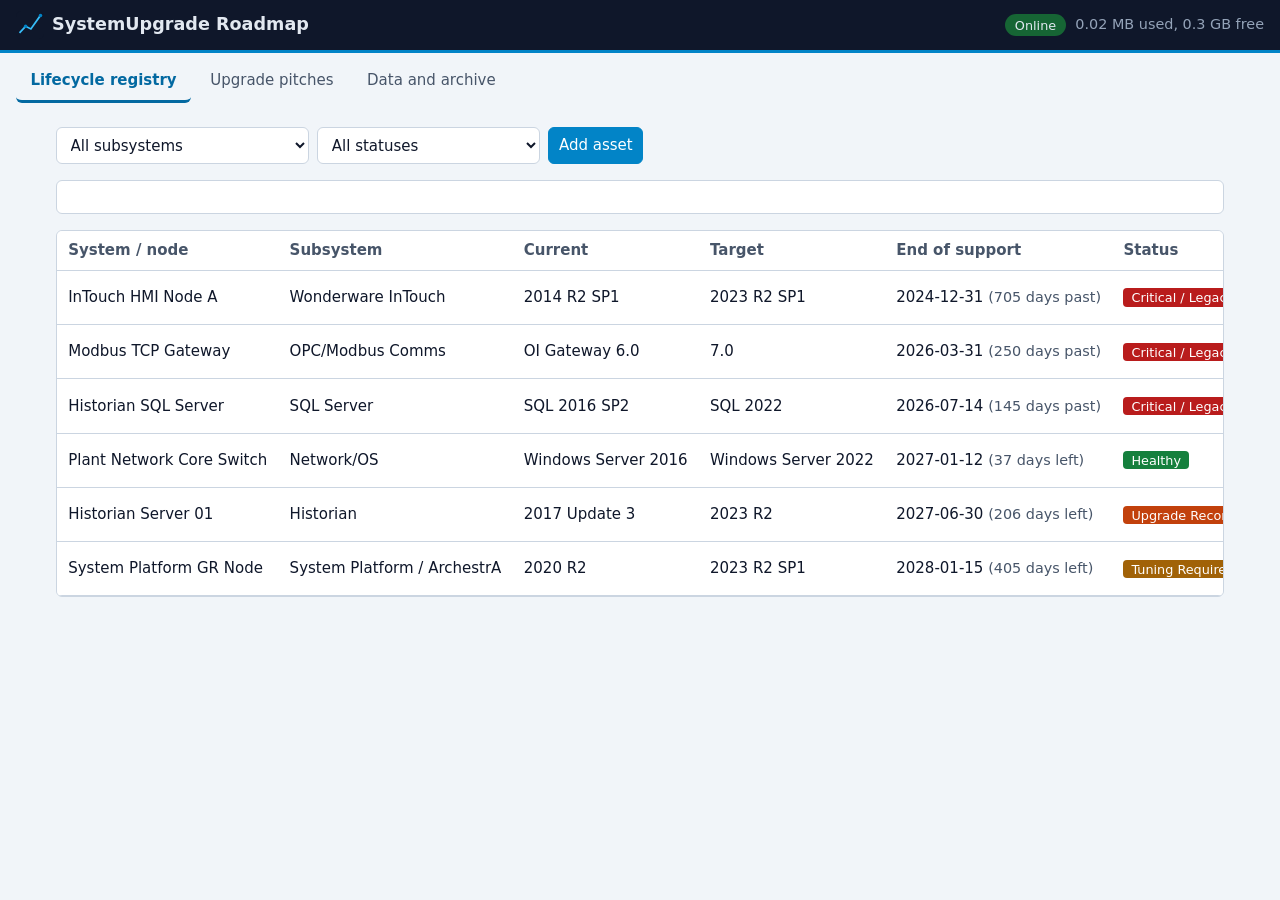
==== index.html @ b09ef704 "Add files via upload" ====
<!doctype html><html lang="en"><head><meta charset="utf-8"><meta name="viewport" content="width=device-width,initial-scale=1,viewport-fit=cover">
<title>SystemUpgrade Roadmap</title><meta name="theme-color" content="#0f172a"><link rel="manifest" href="manifest.webmanifest"><link rel="apple-touch-icon" href="apple-touch-icon.png"><link rel="icon" href="favicon.svg" type="image/svg+xml"><link rel="icon" href="favicon.ico">
<meta name="apple-mobile-web-app-capable" content="yes"><meta name="apple-mobile-web-app-status-bar-style" content="black-translucent"><meta name="apple-mobile-web-app-title" content="UpgradeRoadmap"><link rel="stylesheet" href="css/styles.css"></head><body>
<header><h1><img src="images/logo-header.svg" alt="">SystemUpgrade Roadmap</h1><span id="net" class="badge">Online</span><span id="stor" class="m" style="color:#94a3b8"></span><button id="inst" hidden class="pri">Install app</button></header>
<nav id="nav"><button data-s="life" class="on">Lifecycle registry</button><button data-s="pit">Upgrade pitches</button><button data-s="dat">Data and archive</button></nav>
<main>
<section id="life" class="on"><div class="bar"><select id="fc"><option value="">All subsystems</option></select><select id="fs"><option value="">All statuses</option></select><button id="addA" class="pri">Add asset</button></div>
<form id="fa" hidden></form><div class="tw"><table id="ta"></table></div></section>
<section id="pit"><div class="bar"><select id="fy"></select><select id="fw"><option value="">All stages</option></select><button id="addP" class="pri">New pitch</button></div><form id="fp" hidden></form><div id="lp"></div></section>
<section id="dat"><div class="bar"><button id="ej">Export JSON backup</button><label><input type="file" id="ij" accept=".json" hidden><button type="button" onclick="ij.click()">Restore JSON</button></label><select id="mm"><option value="merge">Merge</option><option value="over">Overwrite</option></select><button id="ec1">Export roadmap CSV</button><button id="ec2">Export pitches CSV</button><button id="snap">Save archive snapshot</button></div><div id="info" class="card"></div></section>
</main><script src="js/app.js"></script></body></html>
---- css/styles.css ----
:root{--bg:#f1f5f9;--p:#fff;--t:#0f172a;--m:#475569;--a:#0369a1;--b:#cbd5e1}
@media(prefers-color-scheme:dark){:root{--bg:#0f172a;--p:#1e293b;--t:#e2e8f0;--m:#94a3b8;--a:#38bdf8;--b:#334155}}
*{box-sizing:border-box}body{margin:0;font:15px/1.5 "Segoe UI",system-ui,sans-serif;background:var(--bg);color:var(--t)}
header{display:flex;flex-wrap:wrap;gap:.6rem;align-items:center;padding:.7rem 1rem;background:#0f172a;color:#e2e8f0;border-bottom:3px solid #0284c7}
header h1{font-size:1.1rem;margin:0;flex:1}header img{height:28px;vertical-align:middle;margin-right:.5rem}
.badge{padding:.1rem .6rem;border-radius:99px;background:#166534;font-size:.8rem}.badge.off{background:#991b1b}
nav{display:flex;gap:.3rem;padding:.5rem 1rem;overflow-x:auto}nav button{background:none;border:0;color:var(--m);padding:.5rem .9rem;font:inherit;border-bottom:3px solid transparent;cursor:pointer}nav button.on{color:var(--a);border-color:var(--a);font-weight:600}
main{padding:1rem;max-width:1200px;margin:auto}section{display:none}section.on{display:block}
.bar{display:flex;flex-wrap:wrap;gap:.5rem;margin-bottom:1rem}
input,select,textarea,button{font:inherit;color:var(--t);background:var(--p);border:1px solid var(--b);border-radius:6px;padding:.4rem .6rem}
button{cursor:pointer}button.pri{background:#0284c7;color:#fff;border-color:#0284c7}
:focus-visible{outline:3px solid #f59e0b;outline-offset:2px}
.tw{overflow-x:auto;background:var(--p);border:1px solid var(--b);border-radius:6px}table{border-collapse:collapse;width:100%}th,td{padding:.5rem .7rem;text-align:left;border-bottom:1px solid var(--b);white-space:nowrap}th{cursor:pointer;color:var(--m)}
.st{padding:.1rem .5rem;border-radius:4px;font-size:.8rem;color:#fff}.Healthy,.Upgraded{background:#15803d}.Tuning{background:#a16207}.Upgrade{background:#c2410c}.Critical{background:#b91c1c}
form{display:grid;grid-template-columns:repeat(auto-fit,minmax(220px,1fr));gap:.7rem;background:var(--p);padding:1rem;border:1px solid var(--b);border-radius:6px;margin-bottom:1rem}form label{display:flex;flex-direction:column;font-size:.85rem;color:var(--m)}form .w{grid-column:1/-1}
.card{background:var(--p);border:1px solid var(--b);border-left:5px solid #0284c7;border-radius:6px;padding:.8rem 1rem;margin-bottom:.7rem}.card h3{margin:0 0 .3rem}.sc{float:right;font-size:1.4rem;font-weight:700;color:var(--a)}
.m{color:var(--m);font-size:.9rem}
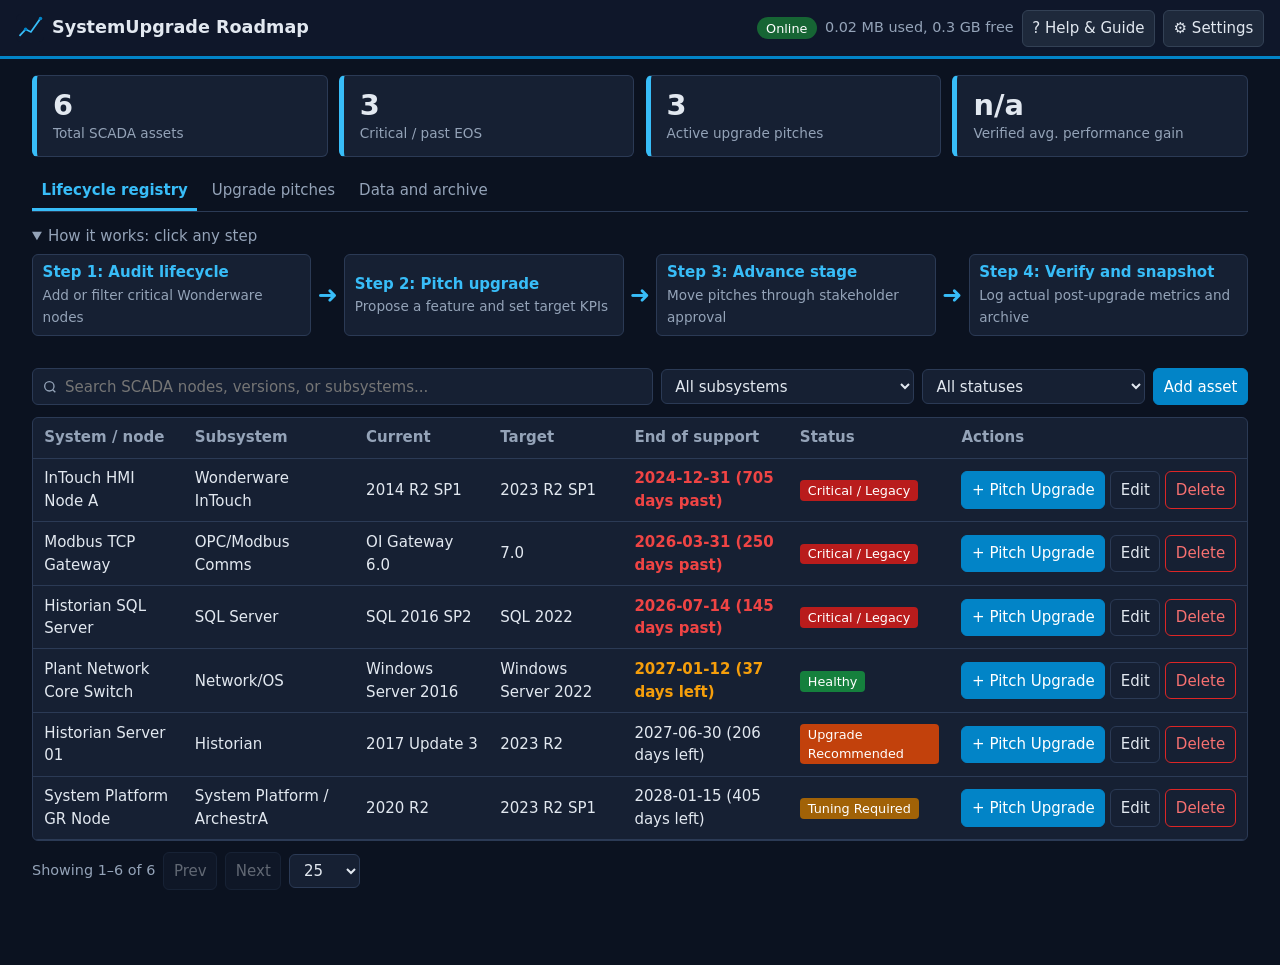
==== commit 3a5a2ca9: "Add files via upload" ====
--- a/index.html
+++ b/index.html
@@ -1,11 +1,13 @@
-<!doctype html><html lang="en"><head><meta charset="utf-8"><meta name="viewport" content="width=device-width,initial-scale=1,viewport-fit=cover">
+<!doctype html><html lang="en" data-theme="dark"><head><meta charset="utf-8"><meta name="viewport" content="width=device-width,initial-scale=1,viewport-fit=cover">
 <title>SystemUpgrade Roadmap</title><meta name="theme-color" content="#0f172a"><link rel="manifest" href="manifest.webmanifest"><link rel="apple-touch-icon" href="apple-touch-icon.png"><link rel="icon" href="favicon.svg" type="image/svg+xml"><link rel="icon" href="favicon.ico">
 <meta name="apple-mobile-web-app-capable" content="yes"><meta name="apple-mobile-web-app-status-bar-style" content="black-translucent"><meta name="apple-mobile-web-app-title" content="UpgradeRoadmap"><link rel="stylesheet" href="css/styles.css"></head><body>
-<header><h1><img src="images/logo-header.svg" alt="">SystemUpgrade Roadmap</h1><span id="net" class="badge">Online</span><span id="stor" class="m" style="color:#94a3b8"></span><button id="inst" hidden class="pri">Install app</button></header>
-<nav id="nav"><button data-s="life" class="on">Lifecycle registry</button><button data-s="pit">Upgrade pitches</button><button data-s="dat">Data and archive</button></nav>
+<header><h1><img src="images/logo-header.svg" alt="">SystemUpgrade Roadmap</h1><span id="net" class="badge">Online</span><span id="stor" class="m"></span><button id="inst" hidden class="pri" data-action="install">Install app</button><button data-action="help">? Help &amp; Guide</button><button data-action="settings">&#9881; Settings</button></header>
+<div class="wrap"><div class="kpis" id="kpis"></div>
+<nav id="nav"><button data-action="tab" data-s="life" class="on">Lifecycle registry</button><button data-action="tab" data-s="pit">Upgrade pitches</button><button data-action="tab" data-s="dat">Data and archive</button></nav>
+<details class="rib" open><summary>How it works: click any step</summary><div class="flow"><button data-action="step" data-n="1"><b>Step 1: Audit lifecycle</b><span>Add or filter critical Wonderware nodes</span></button><i>&#10140;</i><button data-action="step" data-n="2"><b>Step 2: Pitch upgrade</b><span>Propose a feature and set target KPIs</span></button><i>&#10140;</i><button data-action="step" data-n="3"><b>Step 3: Advance stage</b><span>Move pitches through stakeholder approval</span></button><i>&#10140;</i><button data-action="step" data-n="4"><b>Step 4: Verify and snapshot</b><span>Log actual post-upgrade metrics and archive</span></button></div></details></div>
 <main>
-<section id="life" class="on"><div class="bar"><select id="fc"><option value="">All subsystems</option></select><select id="fs"><option value="">All statuses</option></select><button id="addA" class="pri">Add asset</button></div>
-<form id="fa" hidden></form><div class="tw"><table id="ta"></table></div></section>
-<section id="pit"><div class="bar"><select id="fy"></select><select id="fw"><option value="">All stages</option></select><button id="addP" class="pri">New pitch</button></div><form id="fp" hidden></form><div id="lp"></div></section>
-<section id="dat"><div class="bar"><button id="ej">Export JSON backup</button><label><input type="file" id="ij" accept=".json" hidden><button type="button" onclick="ij.click()">Restore JSON</button></label><select id="mm"><option value="merge">Merge</option><option value="over">Overwrite</option></select><button id="ec1">Export roadmap CSV</button><button id="ec2">Export pitches CSV</button><button id="snap">Save archive snapshot</button></div><div id="info" class="card"></div></section>
-</main><script src="js/app.js"></script></body></html>+<section id="life" class="on"><div class="bar"><div class="sb"><svg viewBox="0 0 24 24" fill="none" stroke="currentColor" stroke-width="2"><circle cx="11" cy="11" r="7"/><path d="m20 20-4-4"/></svg><input id="qa" data-q="a" placeholder="Search SCADA nodes, versions, or subsystems..."><button data-action="clr" data-k="a" hidden>&times;</button></div><select id="fc" data-f="cat"></select><select id="fs" data-f="status"></select><button class="pri" data-action="addA">Add asset</button></div><div class="tw" id="ta"></div><div id="pa"></div></section>
+<section id="pit"><div class="bar"><div class="sb"><svg viewBox="0 0 24 24" fill="none" stroke="currentColor" stroke-width="2"><circle cx="11" cy="11" r="7"/><path d="m20 20-4-4"/></svg><input id="qp" data-q="p" placeholder="Search upgrade pitches, problems, or KPIs..."><button data-action="clr" data-k="p" hidden>&times;</button></div><select id="fy" data-f="year"></select><select id="fw" data-f="stage"></select><button class="pri" data-action="addP">New pitch</button></div><div id="lp"></div><div id="pp"></div></section>
+<section id="dat"><div class="bar"><button data-action="ej">Export JSON backup</button><button data-action="rj">Restore JSON</button><input type="file" id="ij" accept=".json" hidden><select id="mm"><option value="merge">Merge</option><option value="over">Overwrite</option></select><button data-action="ec1">Export roadmap CSV</button><button data-action="ec2">Export pitches CSV</button><button class="pri" data-action="snap">Save archive snapshot</button></div><div id="info" class="card"></div><h3>Saved snapshots</h3><div class="tw" id="sn"></div></section>
+</main><div class="toast" id="toast"></div><dialog id="dlg"><div id="dc"></div></dialog>
+<div id="tour"><div id="spot"></div><div id="coach"></div></div><script src="js/app.js"></script></body></html>
--- a/css/styles.css
+++ b/css/styles.css
@@ -1,17 +1,30 @@
-:root{--bg:#f1f5f9;--p:#fff;--t:#0f172a;--m:#475569;--a:#0369a1;--b:#cbd5e1}
-@media(prefers-color-scheme:dark){:root{--bg:#0f172a;--p:#1e293b;--t:#e2e8f0;--m:#94a3b8;--a:#38bdf8;--b:#334155}}
+:root{--bg:#0b1220;--p:#162033;--t:#e2e8f0;--m:#94a3b8;--a:#38bdf8;--b:#2b3a55}
+[data-theme=light]{--bg:#f8fafc;--p:#fff;--t:#000;--m:#334155;--a:#0369a1;--b:#64748b}
 *{box-sizing:border-box}body{margin:0;font:15px/1.5 "Segoe UI",system-ui,sans-serif;background:var(--bg);color:var(--t)}
-header{display:flex;flex-wrap:wrap;gap:.6rem;align-items:center;padding:.7rem 1rem;background:#0f172a;color:#e2e8f0;border-bottom:3px solid #0284c7}
-header h1{font-size:1.1rem;margin:0;flex:1}header img{height:28px;vertical-align:middle;margin-right:.5rem}
-.badge{padding:.1rem .6rem;border-radius:99px;background:#166534;font-size:.8rem}.badge.off{background:#991b1b}
-nav{display:flex;gap:.3rem;padding:.5rem 1rem;overflow-x:auto}nav button{background:none;border:0;color:var(--m);padding:.5rem .9rem;font:inherit;border-bottom:3px solid transparent;cursor:pointer}nav button.on{color:var(--a);border-color:var(--a);font-weight:600}
-main{padding:1rem;max-width:1200px;margin:auto}section{display:none}section.on{display:block}
-.bar{display:flex;flex-wrap:wrap;gap:.5rem;margin-bottom:1rem}
+header{display:flex;flex-wrap:wrap;gap:.5rem;align-items:center;padding:.6rem 1rem;background:#0f172a;color:#e2e8f0;border-bottom:3px solid #0284c7}
+header h1{font-size:1.1rem;margin:0;flex:1}header img{height:28px;vertical-align:middle;margin-right:.5rem}header .m{color:#94a3b8}
+.badge{padding:.1rem .6rem;border-radius:99px;background:#166534;font-size:.8rem;color:#fff}.badge.off{background:#991b1b}
+main,.wrap{width:95%;max-width:1380px;margin:0 auto}main{padding:.5rem 0 4rem}
 input,select,textarea,button{font:inherit;color:var(--t);background:var(--p);border:1px solid var(--b);border-radius:6px;padding:.4rem .6rem}
-button{cursor:pointer}button.pri{background:#0284c7;color:#fff;border-color:#0284c7}
+button{cursor:pointer}button.pri{background:#0284c7;color:#fff;border-color:#0284c7}button.dng{border-color:#dc2626;color:#f87171}button:disabled{opacity:.4;cursor:default}
+header button{background:#1e293b;color:#e2e8f0;border-color:#334155}header button.pri{background:#0284c7}
 :focus-visible{outline:3px solid #f59e0b;outline-offset:2px}
-.tw{overflow-x:auto;background:var(--p);border:1px solid var(--b);border-radius:6px}table{border-collapse:collapse;width:100%}th,td{padding:.5rem .7rem;text-align:left;border-bottom:1px solid var(--b);white-space:nowrap}th{cursor:pointer;color:var(--m)}
-.st{padding:.1rem .5rem;border-radius:4px;font-size:.8rem;color:#fff}.Healthy,.Upgraded{background:#15803d}.Tuning{background:#a16207}.Upgrade{background:#c2410c}.Critical{background:#b91c1c}
-form{display:grid;grid-template-columns:repeat(auto-fit,minmax(220px,1fr));gap:.7rem;background:var(--p);padding:1rem;border:1px solid var(--b);border-radius:6px;margin-bottom:1rem}form label{display:flex;flex-direction:column;font-size:.85rem;color:var(--m)}form .w{grid-column:1/-1}
-.card{background:var(--p);border:1px solid var(--b);border-left:5px solid #0284c7;border-radius:6px;padding:.8rem 1rem;margin-bottom:.7rem}.card h3{margin:0 0 .3rem}.sc{float:right;font-size:1.4rem;font-weight:700;color:var(--a)}
-.m{color:var(--m);font-size:.9rem}
+.kpis{display:grid;grid-template-columns:repeat(auto-fit,minmax(200px,1fr));gap:.7rem;margin:1rem auto}
+.kpi{text-align:left;border-left:5px solid var(--a);padding:.7rem 1rem}.kpi b{display:block;font-size:1.8rem;line-height:1.2}.kpi span{color:var(--m);font-size:.85rem}
+nav{display:flex;gap:.3rem;overflow-x:auto;border-bottom:1px solid var(--b)}nav button{background:none;border:0;border-bottom:3px solid transparent;border-radius:0;color:var(--m)}nav button.on{color:var(--a);border-color:var(--a);font-weight:600}
+.rib{margin:.8rem auto}.rib summary{cursor:pointer;color:var(--m);margin-bottom:.4rem}.flow{display:flex;flex-wrap:wrap;align-items:stretch;gap:.4rem}
+.flow button{flex:1;min-width:190px;text-align:left}.flow button b{display:block;color:var(--a)}.flow button span{font-size:.85rem;color:var(--m)}.flow i{align-self:center;font-style:normal;font-size:1.5rem;color:var(--a)}
+section{display:none}section.on{display:block}.bar{display:flex;flex-wrap:wrap;gap:.5rem;align-items:center;margin:.7rem 0}
+.sb{position:relative;flex:1;min-width:240px}.sb svg{position:absolute;left:.6rem;top:50%;transform:translateY(-50%);width:16px;color:var(--m)}.sb input{width:100%;padding-left:2rem;padding-right:2rem}.sb button{position:absolute;right:.2rem;top:50%;transform:translateY(-50%);border:0;background:none}
+.tw{overflow-x:auto;background:var(--p);border:1px solid var(--b);border-radius:6px}table{border-collapse:collapse;width:100%}th,td{padding:.55rem .7rem;text-align:left;border-bottom:1px solid var(--b)}th{cursor:pointer;color:var(--m)}[data-dense=compact] td,[data-dense=compact] th{padding:.2rem .5rem}
+td:last-child{white-space:nowrap}.st,.pill{display:inline-block;padding:.05rem .5rem;border-radius:4px;font-size:.8rem;color:#fff}.Healthy,.Upgraded{background:#15803d}.Tuning{background:#a16207}.Upgrade{background:#c2410c}.Critical{background:#b91c1c}
+.warn{color:#f59e0b;font-weight:600}.crit{color:#ef4444;font-weight:600}.pill.g{background:#166534}.pill.r{background:#991b1b}.pill{margin:.15rem .3rem .15rem 0}
+form{display:grid;grid-template-columns:repeat(auto-fit,minmax(210px,1fr));gap:.7rem}form label{display:flex;flex-direction:column;font-size:.85rem;color:var(--m)}form .w{grid-column:1/-1}
+dialog{width:min(900px,94vw);max-height:90vh;background:var(--bg);color:var(--t);border:1px solid var(--b);border-radius:10px}dialog::backdrop{background:#000a}
+.card{background:var(--p);border:1px solid var(--b);border-left:5px solid #0284c7;border-radius:6px;padding:.8rem 1rem;margin-bottom:.7rem}.card h3{margin:0 0 .3rem}
+.score{float:right;text-align:right;cursor:help}.score b{font-size:1.2rem;color:var(--a)}.tier{display:inline-block;margin-left:.4rem;padding:.05rem .5rem;border-radius:99px;border:1px solid var(--a);font-size:.8rem}
+.pipe{display:flex;flex-wrap:wrap;gap:.3rem;align-items:center;margin:.6rem 0;font-size:.8rem}.pipe span{padding:.15rem .6rem;border-radius:4px;background:var(--bg);border:1px solid var(--b);color:var(--m)}.pipe span.on{background:#0e7490;color:#fff;border-color:#22d3ee;box-shadow:0 0 8px #22d3ee}.pipe span.done{border-color:#22c55e;color:#22c55e}.pipe i{font-style:normal;color:var(--a)}
+.m{color:var(--m);font-size:.9rem}.toast{position:fixed;right:1rem;bottom:1rem;display:grid;gap:.4rem;z-index:99}.toast div{background:#0284c7;color:#fff;padding:.6rem 1rem;border-radius:6px}
+#tour{position:fixed;inset:0;z-index:98;display:none}#tour.on{display:block}#spot{position:absolute;border-radius:8px;box-shadow:0 0 0 9999px #000a;border:2px solid #38bdf8}
+#coach{position:absolute;width:min(340px,92vw);background:var(--p);border:2px solid #38bdf8;border-radius:8px;padding:.8rem}.arr{font-size:1.6rem;color:#38bdf8;line-height:1}
+.flash{outline:3px solid #38bdf8}
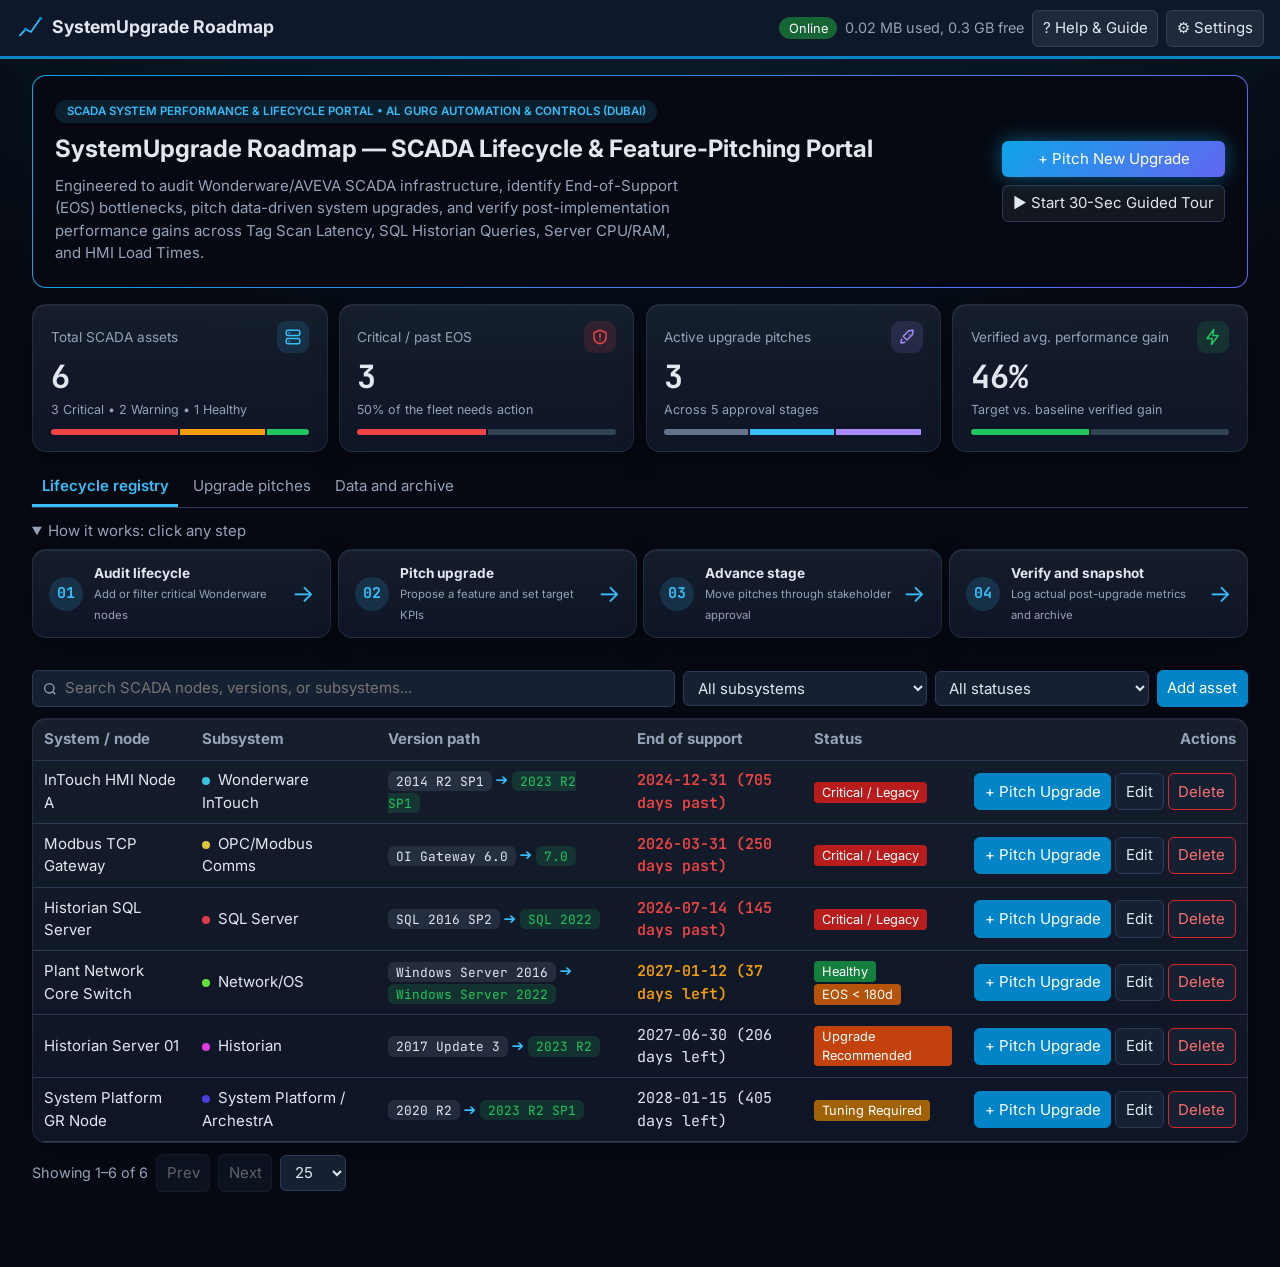
==== commit d868d599: "Add files via upload" ====
--- a/index.html
+++ b/index.html
@@ -1,10 +1,10 @@
 <!doctype html><html lang="en" data-theme="dark"><head><meta charset="utf-8"><meta name="viewport" content="width=device-width,initial-scale=1,viewport-fit=cover">
 <title>SystemUpgrade Roadmap</title><meta name="theme-color" content="#0f172a"><link rel="manifest" href="manifest.webmanifest"><link rel="apple-touch-icon" href="apple-touch-icon.png"><link rel="icon" href="favicon.svg" type="image/svg+xml"><link rel="icon" href="favicon.ico">
-<meta name="apple-mobile-web-app-capable" content="yes"><meta name="apple-mobile-web-app-status-bar-style" content="black-translucent"><meta name="apple-mobile-web-app-title" content="UpgradeRoadmap"><link rel="stylesheet" href="css/styles.css"></head><body>
+<meta name="apple-mobile-web-app-capable" content="yes"><meta name="apple-mobile-web-app-status-bar-style" content="black-translucent"><meta name="apple-mobile-web-app-title" content="UpgradeRoadmap"><link rel="preconnect" href="https://fonts.googleapis.com"><link rel="preconnect" href="https://fonts.gstatic.com" crossorigin><link href="https://fonts.googleapis.com/css2?family=Inter:wght@400;500;600;700&family=JetBrains+Mono:wght@500;700&display=swap" rel="stylesheet"><link rel="stylesheet" href="css/styles.css"></head><body>
 <header><h1><img src="images/logo-header.svg" alt="">SystemUpgrade Roadmap</h1><span id="net" class="badge">Online</span><span id="stor" class="m"></span><button id="inst" hidden class="pri" data-action="install">Install app</button><button data-action="help">? Help &amp; Guide</button><button data-action="settings">&#9881; Settings</button></header>
-<div class="wrap"><div class="kpis" id="kpis"></div>
+<div class="wrap"><div class="hero"><div class="hl"><span class="bp">SCADA SYSTEM PERFORMANCE &amp; LIFECYCLE PORTAL • AL GURG AUTOMATION &amp; CONTROLS (DUBAI)</span><h2>SystemUpgrade Roadmap — SCADA Lifecycle &amp; Feature-Pitching Portal</h2><p>Engineered to audit Wonderware/AVEVA SCADA infrastructure, identify End-of-Support (EOS) bottlenecks, pitch data-driven system upgrades, and verify post-implementation performance gains across Tag Scan Latency, SQL Historian Queries, Server CPU/RAM, and HMI Load Times.</p></div><div class="ha"><button class="pri glow" data-action="addP">+ Pitch New Upgrade</button><button class="glass" data-action="tour">▶ Start 30-Sec Guided Tour</button></div></div><div class="kpis" id="kpis"></div>
 <nav id="nav"><button data-action="tab" data-s="life" class="on">Lifecycle registry</button><button data-action="tab" data-s="pit">Upgrade pitches</button><button data-action="tab" data-s="dat">Data and archive</button></nav>
-<details class="rib" open><summary>How it works: click any step</summary><div class="flow"><button data-action="step" data-n="1"><b>Step 1: Audit lifecycle</b><span>Add or filter critical Wonderware nodes</span></button><i>&#10140;</i><button data-action="step" data-n="2"><b>Step 2: Pitch upgrade</b><span>Propose a feature and set target KPIs</span></button><i>&#10140;</i><button data-action="step" data-n="3"><b>Step 3: Advance stage</b><span>Move pitches through stakeholder approval</span></button><i>&#10140;</i><button data-action="step" data-n="4"><b>Step 4: Verify and snapshot</b><span>Log actual post-upgrade metrics and archive</span></button></div></details></div>
+<details class="rib" open><summary>How it works: click any step</summary><div class="flow"><button data-action="step" data-n="1"><em class="n">01</em><span><b>Audit lifecycle</b><small>Add or filter critical Wonderware nodes</small></span><i>→</i></button><button data-action="step" data-n="2"><em class="n">02</em><span><b>Pitch upgrade</b><small>Propose a feature and set target KPIs</small></span><i>→</i></button><button data-action="step" data-n="3"><em class="n">03</em><span><b>Advance stage</b><small>Move pitches through stakeholder approval</small></span><i>→</i></button><button data-action="step" data-n="4"><em class="n">04</em><span><b>Verify and snapshot</b><small>Log actual post-upgrade metrics and archive</small></span><i>→</i></button></div></details></div>
 <main>
 <section id="life" class="on"><div class="bar"><div class="sb"><svg viewBox="0 0 24 24" fill="none" stroke="currentColor" stroke-width="2"><circle cx="11" cy="11" r="7"/><path d="m20 20-4-4"/></svg><input id="qa" data-q="a" placeholder="Search SCADA nodes, versions, or subsystems..."><button data-action="clr" data-k="a" hidden>&times;</button></div><select id="fc" data-f="cat"></select><select id="fs" data-f="status"></select><button class="pri" data-action="addA">Add asset</button></div><div class="tw" id="ta"></div><div id="pa"></div></section>
 <section id="pit"><div class="bar"><div class="sb"><svg viewBox="0 0 24 24" fill="none" stroke="currentColor" stroke-width="2"><circle cx="11" cy="11" r="7"/><path d="m20 20-4-4"/></svg><input id="qp" data-q="p" placeholder="Search upgrade pitches, problems, or KPIs..."><button data-action="clr" data-k="p" hidden>&times;</button></div><select id="fy" data-f="year"></select><select id="fw" data-f="stage"></select><button class="pri" data-action="addP">New pitch</button></div><div id="lp"></div><div id="pp"></div></section>
--- a/css/styles.css
+++ b/css/styles.css
@@ -28,3 +28,21 @@
 #tour{position:fixed;inset:0;z-index:98;display:none}#tour.on{display:block}#spot{position:absolute;border-radius:8px;box-shadow:0 0 0 9999px #000a;border:2px solid #38bdf8}
 #coach{position:absolute;width:min(340px,92vw);background:var(--p);border:2px solid #38bdf8;border-radius:8px;padding:.8rem}.arr{font-size:1.6rem;color:#38bdf8;line-height:1}
 .flash{outline:3px solid #38bdf8}
+.flow button.on{border-color:#38bdf8;box-shadow:0 0 10px #38bdf8}.warnb{background:#b45309}
+#dc{position:relative}#dc h2{padding-right:2.5rem;margin-top:0}.x{position:absolute;top:0;right:0;padding:.2rem .6rem}
+input:focus,select:focus,textarea:focus,input:focus-visible,select:focus-visible,textarea:focus-visible{outline:none;box-shadow:0 0 0 2px rgba(56,189,248,.45);border-color:#38bdf8}
+
+:root{--g:linear-gradient(180deg,rgba(30,41,59,.65),rgba(15,23,42,.85));--e:rgba(148,163,184,.14)}[data-theme=light]{--g:#fff;--e:#94a3b8}
+body{font-family:Inter,"Segoe UI",system-ui,sans-serif;background:radial-gradient(ellipse 80% 40% at 50% -10%,rgba(14,165,233,.16),transparent) no-repeat,#060911}[data-theme=light] body{background:#f8fafc}
+[data-theme=dark]{--bg:#060911}.mono,code{font-family:"JetBrains Mono",ui-monospace,Consolas,monospace}
+.card,.kpi,.tw,.flow button,dialog{background:var(--g);border:1px solid var(--e);border-radius:14px;box-shadow:0 10px 30px -10px rgba(0,0,0,.5),inset 0 1px 0 rgba(255,255,255,.06)}dialog{background:var(--bg);width:min(780px,94vw)}
+.hero{display:flex;flex-wrap:wrap;gap:1rem;align-items:center;justify-content:space-between;padding:1.4rem;margin:1rem 0;border:1px solid transparent;border-radius:14px;background:linear-gradient(var(--bg),var(--bg)) padding-box,linear-gradient(120deg,#0ea5e9,#6366f1) border-box}.hl{flex:1;min-width:280px}.hero h2{margin:.5rem 0;font-size:1.5rem}.hero p{color:var(--m);margin:0;max-width:70ch}
+.bp{display:inline-block;padding:.15rem .7rem;border-radius:99px;background:rgba(56,189,248,.12);color:var(--a);font-size:.72rem;font-weight:600}.ha{display:grid;gap:.5rem}.glow{box-shadow:0 0 20px rgba(14,165,233,.5);background:linear-gradient(135deg,#0ea5e9,#6366f1)!important;border:0}.glass{background:rgba(255,255,255,.06);backdrop-filter:blur(8px)}
+.kpi{display:block;text-align:left;padding:1rem 1.1rem}.kh{display:flex;justify-content:space-between;align-items:center;color:var(--m);font-size:.85rem}.kh em{display:grid;place-items:center;width:32px;height:32px;border-radius:9px}.kpi b{display:block;font-size:32px;margin:.3rem 0}.kpi small{display:block;color:var(--m)}.mb{display:flex;height:6px;border-radius:9px;overflow:hidden;gap:2px;margin-top:.6rem}.mb i{display:block}
+.flow button{display:flex;align-items:center;gap:.7rem;padding:.8rem 1rem}.flow button>span b{display:block;color:var(--t)}.flow button small{color:var(--m)}.flow button i{margin-left:auto;color:var(--a)}.n{font-style:normal;display:grid;place-items:center;flex:0 0 34px;height:34px;border-radius:50%;background:rgba(56,189,248,.15);color:var(--a);font-family:"JetBrains Mono",monospace;font-weight:700}.flow button.on{background:rgba(56,189,248,.1)}
+.vp{padding:.1rem .5rem;border-radius:6px;background:rgba(148,163,184,.15);font-size:.8rem}.vp.ok{background:rgba(34,197,94,.15);color:#22c55e}.ar{color:var(--a)}.dot{display:inline-block;width:8px;height:8px;border-radius:50%;margin-right:.5rem}th:last-child,td:last-child{text-align:right}
+.score{padding:.35rem .8rem;border:1px solid var(--a);border-radius:99px;background:rgba(56,189,248,.08)}.pills{display:flex;flex-wrap:wrap;gap:.4rem;margin:.4rem 0}.pl{padding:.1rem .6rem;border-radius:99px;border:1px solid var(--e);font-size:.78rem;color:var(--m)}.pl.sub{color:var(--a);border-color:var(--a)}
+.mcs{display:grid;grid-template-columns:repeat(auto-fill,minmax(190px,1fr));gap:.6rem}.mc{padding:.6rem;border:1px solid var(--e);border-radius:10px}.ok{color:#22c55e}
+.pf{display:block}.sec{margin-bottom:1rem;padding:1rem;border:1px solid var(--e);border-radius:12px;display:grid;grid-template-columns:1fr 1fr;gap:.7rem}.sec h4{grid-column:1/-1;margin:0}.w2{grid-column:1/-1}.kt{grid-column:1/-1;display:grid;grid-template-columns:2fr 1fr 1fr 1fr;gap:.5rem;align-items:center}.sc2{grid-column:1/-1;display:grid;grid-template-columns:1fr 1fr;gap:1rem}.sc2 label{margin-bottom:.4rem}.ps{display:grid;place-items:center;align-content:center;gap:.4rem;border:1px solid var(--a);border-radius:12px;padding:1rem;font-size:1.6rem}
+.foot{grid-column:1/-1;display:flex;justify-content:flex-end;gap:12px;border-top:1px solid var(--e);padding-top:16px;margin-top:.5rem;position:sticky;bottom:0;background:var(--bg)}
+@media(max-width:640px){.sec,.sc2{grid-template-columns:1fr}.kt{font-size:.8rem}}
